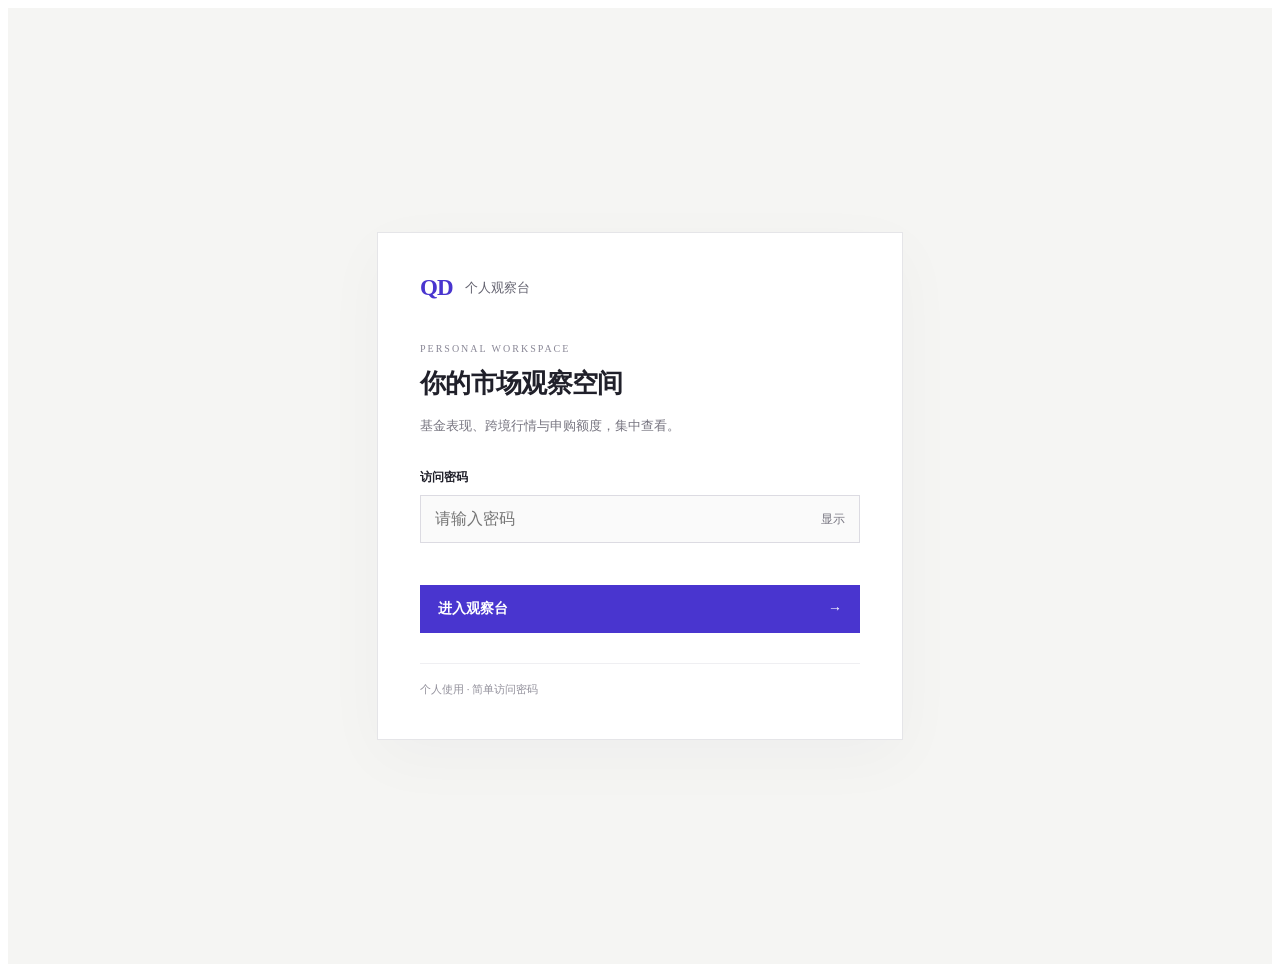
==== index.html @ 2e0713f2 "Add personal workspace password entry and lock control" ====
<!doctype html>
<html lang="zh-CN">
<head>
  <meta charset="utf-8">
  <meta name="viewport" content="width=device-width, initial-scale=1">
  <meta name="theme-color" content="#fbfbfa">
  <meta name="description" content="QD 基金观察台：查看跨境基金估值、申购额度、ETF 行情和自选基金。">
  <title>个人 QD 观察台</title>
  <link rel="stylesheet" href="./styles.css">
  <link rel="stylesheet" href="./redesign.css">
  <link rel="stylesheet" href="./access.css">
</head>
<body>
  <section class="access-screen" id="accessScreen" aria-labelledby="accessTitle">
    <div class="access-card">
      <div class="access-brand">QD <span>个人观察台</span></div>
      <p class="access-kicker">PERSONAL WORKSPACE</p>
      <h1 id="accessTitle">你的市场观察空间</h1>
      <p class="access-intro">基金表现、跨境行情与申购额度，集中查看。</p>
      <form id="accessForm">
        <label for="accessPassword">访问密码</label>
        <div class="access-input"><input id="accessPassword" type="password" inputmode="numeric" autocomplete="current-password" required placeholder="请输入密码" aria-describedby="accessMessage"><button type="button" id="togglePassword" aria-label="显示密码">显示</button></div>
        <p id="accessMessage" class="access-message" role="status" aria-live="polite"></p>
        <button class="access-submit" type="submit">进入观察台 <span>→</span></button>
      </form>
      <p class="access-note">个人使用 · 简单访问密码</p>
    </div>
  </section>
  <template id="dashboardTemplate">
  <div class="app-shell">
    <nav class="side-nav" aria-label="主导航">
      <div class="brand"><span class="brand-mark">QD</span><span class="brand-name">QD 观察台<small>跨境基金工作台</small></span></div>
      <div class="nav-caption">工作空间</div>
      <button class="ni on" data-v="home" title="基金总览" onclick="setView('home')"><span class="nav-symbol">▦</span><span>基金总览</span></button>
      <button class="ni" data-v="etf" title="跨境 ETF" onclick="setView('etf')"><span class="nav-symbol">▤</span><span>跨境ETF</span></button>
      <button class="ni" data-v="mkt" title="全球行情" onclick="setView('mkt')"><span class="nav-symbol">◎</span><span>全球行情</span></button>
      <button class="ni" data-v="mine" title="关于与设置" onclick="setView('mine')"><span class="nav-symbol">⚙</span><span>设置</span></button>
      <button type="button" class="access-lock" onclick="lockWorkspace()">锁定页面 ↗</button><div class="side-note"><span class="side-note-label">数据说明</span><p>估值由公开持仓与市场行情计算，仅供观察，不构成投资建议。</p></div>
    </nav>

    <main class="main-content">
      <header class="topbar">
        <div class="breadcrumb">市场工具 <span>/</span> <strong id="sectionCrumb">基金总览</strong></div>
        <div class="top-status"><span class="live-indicator"></span><span class="status" id="status">数据加载中</span><span class="status-divider"></span><span class="upd" id="upd">正在更新行情</span></div>
      </header>

      <div class="content-wrap">
        <section class="page-intro">
          <div><p class="eyebrow">QD / FUND OVERVIEW</p><h1 id="pageTitle">每一个数字，都有来处。</h1><p class="intro-copy" id="pageDescription">净值、估值与累计表现，放在一张清晰的画布上。</p></div>
          <div class="intro-date" id="dateLabel"></div>
        </section>

        <div id="view-home">
          <section class="overview-summary" aria-label="基金概览">
            <div class="summary-metric"><span>观察基金</span><strong id="metricFunds">--</strong><small>当前列表</small></div>
            <div class="summary-metric"><span>可申购</span><strong id="metricBuyable">--</strong><small>按当前申购状态</small></div>
            <div class="summary-metric"><span id="metricLeaderLabel">年内表现统计中</span><strong class="summary-accent" id="metricLeader">--</strong><small id="metricLeaderName">等待净值数据</small></div>
            <div class="summary-metric"><span>重点基金净值日期</span><strong id="metricNavDate">--</strong><small>以基金公司披露为准</small></div>
          </section>

          <div class="overview-grid">
            <section class="focus-panel" aria-label="重点基金走势">
              <div class="focus-head"><div><span class="focus-eyebrow">01 / 重点观察</span><h2 id="focusName">正在加载基金…</h2><p id="focusMeta">历史净值加载中</p></div><div class="focus-performance"><span>今年以来</span><strong id="focusYtd">--</strong></div></div>
              <div id="focusChart" class="focus-chart"><div class="hm-empty">正在加载基金与沪深300的同期走势…</div></div>
              <div class="focus-ranges" id="focusRanges" role="group" aria-label="重点基金走势图时间范围"></div>
            </section>
            <section class="watch-panel" aria-label="观察清单"><div class="watch-heading"><h2>观察清单</h2><span id="watchCount">/ 0</span></div><div id="watchList"></div></section>
          </div>

          <section class="fund-section">
            <div class="section-heading funds-heading"><div><span class="section-kicker">基金观察</span><h2>基金列表 <span class="heading-count" id="fundCount"></span></h2></div><span class="section-aside">点击基金查看持仓与历史表现</span></div>
            <div class="controls">
              <div class="filter-row" role="group" aria-label="基金筛选">
                <button class="chk on" id="ckAll" onclick="toggleFilter('all')"><i></i>全部</button>
                <button class="chk" id="ckBuy" onclick="toggleFilter('buy')"><i></i>可申购</button>
                <button class="chk" id="ckFav" onclick="toggleFilter('fav')"><i></i>自选</button>
                <button class="chk" id="ckIdx" onclick="toggleFilter('idx')"><i></i>指数基金</button>
                <button class="chk" id="ckAct" onclick="toggleFilter('act')"><i></i>主动基金</button>
              </div>
              <div class="control-bottom"><div class="search-box"><label class="sr-only" for="kw">搜索基金名称或代码</label><span class="search-glyph">⌕</span><input class="search-input" id="kw" type="search" placeholder="搜索列表或添加基金" autocomplete="off"><div class="results" id="results" style="display:none"></div></div><button class="sort-btn" id="sortBtn" onclick="cycleSort()">排序 · 默认</button></div>
            </div>
            <div class="list-head"><span>基金 / 申购状态</span><span>实时估值 / 年内表现</span></div>
            <div id="list" class="fund-list"><div class="loading-row"></div><div class="loading-row"></div><div class="loading-row"></div></div>
            <div class="empty" id="empty" style="display:none">当前筛选下没有基金。试试切换筛选条件，或使用上方搜索添加基金。</div>
          </section>
          <section class="market-overview" aria-label="主要市场指数">
            <div class="section-heading"><div><span class="section-kicker">市场脉搏</span><h2>主要指数</h2></div><span class="section-aside">行情随市场时段更新</span></div>
            <div class="idx-strip" id="idxStrip"><div class="index-skeleton"></div><div class="index-skeleton"></div><div class="index-skeleton"></div></div>
          </section>
          <details class="method-note"><summary>估值与数据口径</summary><div class="tips">收盘估值结合昨夜美股收盘与今日 A 股、港股行情；实时估值合并美股盘前、盘中及盘后最新行情。基金持仓按公开报告披露，可能滞后于实际调仓。限购信息来自天天基金公开资料及申购公告，购买前请以基金公司公告为准。估值仅供参考，不构成投资建议。</div></details>
        </div>

        <div id="view-etf" style="display:none"><div class="section-heading"><div><span class="section-kicker">场内交易</span><h2>跨境 ETF</h2></div><span class="section-aside">按场内涨跌幅排序 · 点击行内走势对比</span></div><div class="data-panel" id="etf"></div><p class="table-note">走势图比较 ETF 场内收盘价与沪深 300 的同期收益率。溢价率 =（场内市价 − 基金净值）/ 净值；净值以最近披露日为准。</p></div>
        <div id="view-mkt" style="display:none"><div class="section-heading"><div><span class="section-kicker">全球视野</span><h2>市场行情</h2></div><button type="button" class="section-jump" onclick="document.getElementById('quotaSection').scrollIntoView({behavior:'smooth',block:'start'})">查看 QDII 限额 ↓</button></div><div class="data-panel market-panel" id="mkt"></div><section class="quota-section" id="quotaSection" aria-label="QDII 申购限额"><div class="section-heading"><div><span class="section-kicker">申购额度</span><h2>QDII 限购速览 <span class="heading-count" id="quotaCount"></span></h2></div><span class="section-aside">单日申购上限 · 按金额从低到高</span></div><p class="quota-note">显示最近核对的申购上限，不代表实时剩余额度；待核验的公告金额不计入。</p><div id="quotaList" class="quota-list"></div><button type="button" id="quotaMore" class="quota-more" onclick="toggleQuotaMore()" style="display:none"></button></section></div>
        <div id="view-mine" style="display:none"><div class="section-heading"><div><span class="section-kicker">使用说明</span><h2>关于观察台</h2></div></div><div class="data-panel mine-card" id="mineCard"></div></div>

        <footer class="footer">公开市场数据可能延迟。所有估值仅供参考，不构成投资建议。</footer>
      </div>
    </main>
  </div>
  </template>
  <script src="./access.js"></script>
</body>
</html>
---- access.css ----
.access-screen{min-height:100svh;display:grid;place-items:center;padding:28px;background:#f5f5f3;color:#20202a}
.access-card{width:min(100%,440px);padding:42px;background:#fff;border:1px solid #e5e5e8;box-shadow:0 18px 60px #26223d08}
.access-brand{display:flex;align-items:center;gap:12px;font-size:23px;font-weight:800;color:#4935cf;letter-spacing:-1px}
.access-brand span{font-size:13px;letter-spacing:0;color:#62616e;font-weight:500}
.access-kicker{margin:42px 0 12px;font-size:10px;letter-spacing:2px;color:#898796}
.access-card h1{font-size:26px;line-height:1.4;margin:0 0 12px;letter-spacing:-.7px}
.access-intro{font-size:13px;line-height:1.9;color:#777580;margin:0 0 30px}
.access-card label{display:block;font-size:12px;font-weight:600;margin-bottom:9px}
.access-input{display:flex;border:1px solid #dcdbe2;background:#fafafa}
.access-input:focus-within{outline:2px solid #4935cf;outline-offset:2px}
.access-input input{width:100%;min-width:0;border:0;background:transparent;padding:14px;font:inherit;outline:none}
.access-input button{border:0;background:transparent;color:#777580;padding:0 14px;font-size:12px;cursor:pointer;flex-shrink:0}
.access-message{min-height:20px;margin:8px 0 14px;color:#b02d40;font-size:12px}
.access-submit{width:100%;display:flex;justify-content:space-between;padding:15px 18px;border:0;background:#4935cf;color:#fff;font-size:14px;font-weight:600;cursor:pointer}
.access-submit:hover{background:#3927b5}.access-submit:disabled{opacity:.6;cursor:wait}
.access-note{border-top:1px solid #efeff2;margin:30px 0 0;padding-top:18px;font-size:11px;color:#92909b}
.access-lock{margin-top:16px;border:1px solid #e0dfe8;background:transparent;padding:9px;color:#777580;font:inherit;font-size:11px;cursor:pointer}
@media(max-width:600px){.access-screen{padding:20px}.access-card{padding:30px 24px}.access-card h1{font-size:24px}.access-lock{position:fixed;right:12px;top:10px;z-index:30;background:#fff;margin:0;padding:6px 9px}}
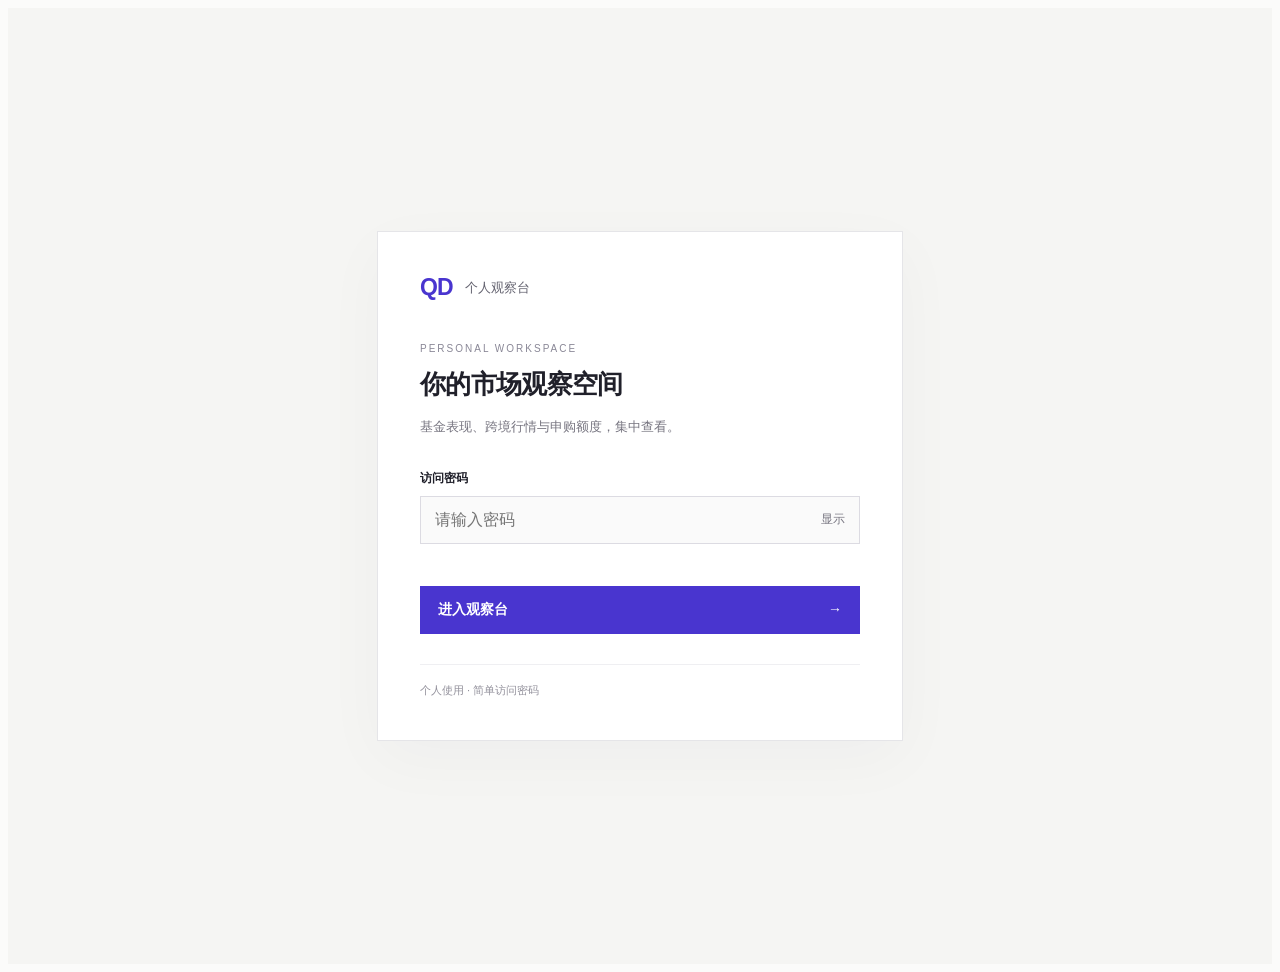
==== commit bb423ae2: "Add personal fund holdings with live estimates and HS300 comparisons" ====
--- a/index.html
+++ b/index.html
@@ -91,7 +91,7 @@
         </div>
 
         <div id="view-etf" style="display:none"><div class="section-heading"><div><span class="section-kicker">场内交易</span><h2>跨境 ETF</h2></div><span class="section-aside">按场内涨跌幅排序 · 点击行内走势对比</span></div><div class="data-panel" id="etf"></div><p class="table-note">走势图比较 ETF 场内收盘价与沪深 300 的同期收益率。溢价率 =（场内市价 − 基金净值）/ 净值；净值以最近披露日为准。</p></div>
-        <div id="view-mkt" style="display:none"><div class="section-heading"><div><span class="section-kicker">全球视野</span><h2>市场行情</h2></div><button type="button" class="section-jump" onclick="document.getElementById('quotaSection').scrollIntoView({behavior:'smooth',block:'start'})">查看 QDII 限额 ↓</button></div><div class="data-panel market-panel" id="mkt"></div><section class="quota-section" id="quotaSection" aria-label="QDII 申购限额"><div class="section-heading"><div><span class="section-kicker">申购额度</span><h2>QDII 限购速览 <span class="heading-count" id="quotaCount"></span></h2></div><span class="section-aside">单日申购上限 · 按金额从低到高</span></div><p class="quota-note">显示最近核对的申购上限，不代表实时剩余额度；待核验的公告金额不计入。</p><div id="quotaList" class="quota-list"></div><button type="button" id="quotaMore" class="quota-more" onclick="toggleQuotaMore()" style="display:none"></button></section></div>
+        <div id="view-mkt" style="display:none"><section class="personal-section" id="personalSection" aria-label="我的个人持仓"><div class="section-heading"><div><span class="section-kicker">个人观察</span><h2>我的个人持仓 <span class="heading-count" id="personalCount"></span></h2></div><button type="button" class="section-jump" onclick="resetPersonalHoldings()">恢复截图清单</button></div><p class="quota-note">按你的截图建立基金清单，保留 A / C 份额。右侧显示实时估算与基金今年至今收益；展开查看公开持仓、历史净值与沪深 300 同期对比。未提供金额和份额，不计算个人盈亏。</p><div class="personal-controls"><label class="sr-only" for="personalSearch">搜索个人持仓</label><input id="personalSearch" type="search" class="search-input" placeholder="搜索持仓名称或代码" oninput="renderPersonalHoldings()"><label class="sr-only" for="personalSort">持仓排序</label><select id="personalSort" onchange="sortPersonalHoldings(this.value)"><option value="default">截图顺序</option><option value="live">实时估算 ↓</option><option value="ytd">今年至今 ↓</option></select></div><div class="list-head"><span>我的持仓基金</span><span>实时估算 / 今年至今</span></div><div id="personalList" class="fund-list"></div><p class="table-note">实时值是根据公开持仓或跟踪指数计算的估算，不等于实际净值；债券行情或披露持仓不足时显示缺失。持仓报告期与净值日期在基金卡片中标注。</p></section><div class="section-heading"><div><span class="section-kicker">全球视野</span><h2>市场行情</h2></div><button type="button" class="section-jump" onclick="document.getElementById('quotaSection').scrollIntoView({behavior:'smooth',block:'start'})">查看 QDII 限额 ↓</button></div><div class="data-panel market-panel" id="mkt"></div><section class="quota-section" id="quotaSection" aria-label="QDII 申购限额"><div class="section-heading"><div><span class="section-kicker">申购额度</span><h2>QDII 限购速览 <span class="heading-count" id="quotaCount"></span></h2></div><span class="section-aside">单日申购上限 · 按金额从低到高</span></div><p class="quota-note">显示最近核对的申购上限，不代表实时剩余额度；待核验的公告金额不计入。</p><div id="quotaList" class="quota-list"></div><button type="button" id="quotaMore" class="quota-more" onclick="toggleQuotaMore()" style="display:none"></button></section></div>
         <div id="view-mine" style="display:none"><div class="section-heading"><div><span class="section-kicker">使用说明</span><h2>关于观察台</h2></div></div><div class="data-panel mine-card" id="mineCard"></div></div>
 
         <footer class="footer">公开市场数据可能延迟。所有估值仅供参考，不构成投资建议。</footer>
--- a/redesign.css
+++ b/redesign.css
@@ -0,0 +1,85 @@
+/* Direction 5: quiet, high-contrast data canvas. */
+:root{--bg:#fbfbfa;--surface:#fff;--ink:#19191e;--muted:#777981;--soft:#a0a1aa;--line:#e3e3e6;--accent:#4935cf;--accent-soft:#efedff;--rise:#c54858;--fall:#16876e;--amber:#a87326;--radius:0}
+body{background:var(--bg);font-family:"Microsoft YaHei UI","PingFang SC",Arial,sans-serif}
+button:focus-visible,input:focus-visible,summary:focus-visible{outline-color:#6656dd}
+.app-shell{grid-template-columns:88px minmax(0,1fr)}
+.side-nav{background:#fff;color:var(--ink);border-right:1px solid var(--line);padding:26px 20px;align-items:center;gap:19px}
+.brand{padding:0 0 17px}.brand-mark{width:42px;height:42px;border-radius:0;background:#27213d;color:white;font:800 15px Arial;letter-spacing:0}.brand-mark span{color:white}
+.brand-name,.nav-caption,.side-note,.ni span:last-child{display:none}
+.ni{height:43px;width:43px;padding:0;margin:0;justify-content:center;border-radius:0;color:#9694a5}
+.ni:hover{background:#f3f2ff;color:var(--accent)}.ni.on{background:var(--accent-soft);color:var(--accent)}
+.nav-symbol{font-size:21px;line-height:1;width:auto}.main-content{min-width:0}
+.topbar{height:76px;padding:0 52px;background:transparent;border:0}.breadcrumb{font-size:11px;letter-spacing:.08em}.breadcrumb strong{font-weight:500}.top-status{font-size:11px}.live-indicator{background:var(--accent);box-shadow:0 0 0 3px #efedff}
+.content-wrap{max-width:none;padding:0 52px 35px}.page-intro{padding:9px 0 31px;align-items:flex-end}.eyebrow{display:none}.page-intro h1{font-size:35px;letter-spacing:-.06em;font-weight:760}.intro-copy{margin-top:7px;font-size:12px;color:#8e8e96}.intro-date{font-size:11px}
+.overview-summary{display:grid;grid-template-columns:repeat(4,minmax(0,1fr));border-top:1px solid #25252a;border-bottom:1px solid var(--line)}
+.summary-metric{min-width:0;padding:22px 20px 21px 0;margin-right:24px;border-right:1px solid var(--line)}.summary-metric:last-child{border:0;margin:0}.summary-metric span{display:block;font-size:11px;color:var(--soft)}.summary-metric strong{display:block;margin:12px 0 5px;font:400 32px Arial,sans-serif;letter-spacing:-.05em;white-space:nowrap}.summary-metric strong.summary-accent{color:var(--accent)}.summary-metric small{display:block;color:var(--soft);font-size:10px;white-space:nowrap;overflow:hidden;text-overflow:ellipsis}
+.overview-grid{display:grid;grid-template-columns:minmax(0,1.75fr) minmax(265px,.8fr);gap:40px;margin:36px 0 37px}
+.focus-panel{min-width:0}.focus-head{display:flex;justify-content:space-between;gap:20px;align-items:start}.focus-eyebrow{font-size:11px;color:var(--accent)}.focus-head h2{font-size:19px;line-height:1.4;letter-spacing:-.025em;margin:15px 0 4px}.focus-head p{font-size:11px;color:var(--soft);margin:0}.focus-performance{text-align:right;white-space:nowrap}.focus-performance span{display:block;font-size:11px;color:var(--accent);margin-bottom:7px}.focus-performance strong{font:700 30px Arial,sans-serif;color:var(--accent)}
+.focus-chart{min-height:245px;margin-top:15px}.focus-chart .comparison-chart{width:100%}.focus-chart .hm-chart{max-height:210px}.focus-chart .hm-empty{padding:70px 10px;color:var(--soft)}
+.focus-ranges{display:flex;gap:13px;flex-wrap:wrap;border-top:1px solid var(--line);padding-top:13px}.focus-range{border:0;background:transparent;padding:4px 0;color:#9797a1;font-size:11px}.focus-range:hover,.focus-range.on{color:var(--accent)}.focus-range.on{font-weight:700}
+.watch-panel{border-left:1px solid var(--line);padding-left:32px}.watch-heading{display:flex;align-items:baseline;gap:7px;margin-bottom:18px}.watch-heading h2{font-size:16px;margin:0}.watch-heading span{font-size:12px;color:var(--soft)}.watch-row{width:100%;display:flex;justify-content:space-between;align-items:center;gap:16px;text-align:left;padding:17px 0;border:0;border-top:1px solid var(--line);background:transparent;color:var(--ink)}.watch-row:hover,.watch-row.selected{background:#f8f7ff}.watch-row span{min-width:0}.watch-row strong{display:block;font-size:12px;line-height:1.45;overflow:hidden;text-overflow:ellipsis;white-space:nowrap}.watch-row small{display:block;margin-top:6px;color:var(--soft);font-size:10px}.watch-row b{font:700 14px Arial,sans-serif;white-space:nowrap}.watch-row b.up{color:var(--accent)}
+.fund-section{background:transparent;border:0;border-top:1px solid #25252a;box-shadow:none;border-radius:0}.funds-heading{padding:19px 0 0;margin-bottom:14px}.section-kicker{display:none}.section-heading h2{margin:0;font-size:16px;letter-spacing:-.02em}.heading-count{font-size:11px}.section-aside{font-size:11px}.controls{padding:0 0 15px;border-bottom:1px solid var(--line);display:flex;flex-direction:row-reverse;justify-content:space-between;align-items:center;gap:16px}.filter-row{margin:0;gap:5px}.chk{border:0;border-radius:0;background:transparent;color:#8d8e98;padding:6px 8px;font-size:11px}.chk:hover,.chk.on{background:transparent;color:var(--accent);border:0}.control-bottom{flex:0 1 390px}.search-input{border-radius:0;background:#fff;border-color:var(--line);height:36px;font-size:11px}.search-input:focus{border-color:var(--accent);box-shadow:0 0 0 2px var(--accent-soft)}.search-glyph{top:4px;color:var(--accent)}.sort-btn{border-radius:0;border-color:var(--line);min-width:95px;font-size:11px}.list-head{grid-template-columns:1fr 230px;padding:11px 0;background:transparent;border-bottom:1px solid var(--line);font-size:10px}.card{padding:15px 0;background:transparent}.card:last-child{border-radius:0}.card:hover{background:#f8f7ff}.f-left{gap:10px}.poke{border:0;border-radius:0;background:transparent;color:#a6a3b8;flex-basis:27px;height:27px}.poke.on{background:transparent;border:0;color:var(--accent)}.poke:hover{border:0}.f-name{font-size:12px}.f-sub{font-size:10px;color:var(--soft);margin-top:4px}.f-type,.f-limit{border-radius:0}.f-right{min-width:202px}.est-big{font-size:16px}.est-small{font-size:12px}.est-tag,.f-estnav{font-size:10px}.f-x{top:20px}.meta-line{margin-top:14px;padding:13px 0}.hm-sec{border-top:1px solid var(--line)}.hm-title{align-items:center;flex-wrap:wrap}.hm-tab{border-radius:0;background:transparent}.hm-tab.on{background:transparent;color:var(--accent);font-weight:700}.hm-perf .hp{border-radius:0;background:#fafafa}.hm-perf .hp.on{border-color:var(--accent);background:var(--accent-soft)}
+.limit-source{color:var(--accent);font-size:10px;text-decoration:underline;text-underline-offset:2px}.limit-source.pending{color:var(--amber)}
+.app-shell{grid-template-columns:144px minmax(0,1fr)}
+.side-nav{padding:26px 13px;align-items:stretch;gap:12px}
+.brand{justify-content:center;padding:0 0 19px}
+.ni{width:100%;height:40px;justify-content:flex-start;gap:10px;padding:0 11px;text-align:left}
+.ni span:last-child{display:inline;font-size:11px;white-space:nowrap}
+.nav-symbol{width:20px;flex:none;text-align:center;font-size:19px}
+.etf-item{border-bottom:1px solid var(--line)}.etf-item:last-child{border-bottom:0}.etf-item .etf-row{border-bottom:0}
+.etf-chart-toggle{border:0;background:none;color:var(--accent);font-size:10px;padding:2px 0 2px 7px;cursor:pointer}.etf-chart-toggle:hover{text-decoration:underline}.etf-chart-toggle:focus-visible,.etf-range:focus-visible,.quota-more:focus-visible{outline:2px solid var(--accent);outline-offset:2px}
+.etf-chart-panel{padding:13px 20px 17px;border-top:1px solid var(--line);background:#fafafd}.etf-chart-panel .comparison-chart{max-width:760px}.etf-chart-panel .hm-chart{max-height:240px}
+.etf-chart-head{max-width:760px;display:flex;align-items:center;justify-content:space-between;gap:12px;margin:0 0 13px;font-size:11px}.etf-ranges{display:flex;gap:13px}.etf-range{padding:3px 0;border:0;background:none;color:var(--soft);font-size:10px;cursor:pointer}.etf-range.on{color:var(--accent);font-weight:700}
+.quota-section{border-top:1px solid #25252a;margin-top:34px;padding-top:18px}.quota-section .section-heading{margin-bottom:7px}.quota-note{font-size:11px;color:var(--soft);margin:0 0 16px;line-height:1.6}.quota-list{border-top:1px solid var(--line)}.quota-row{display:grid;grid-template-columns:minmax(0,1.5fr) minmax(130px,.8fr) minmax(130px,.65fr);gap:14px;align-items:center;padding:12px 2px;border-bottom:1px solid var(--line);font-size:11px}.quota-fund{min-width:0}.quota-fund strong{display:block;overflow:hidden;text-overflow:ellipsis;white-space:nowrap;font-weight:650}.quota-fund small{display:block;margin-top:4px;color:var(--soft);font-size:10px}.quota-amount{font-size:12px;color:var(--ink)}.quota-source{font-size:10px;color:var(--soft);text-align:right}.quota-source a{color:var(--accent);text-decoration:underline;text-underline-offset:2px}.quota-empty{padding:25px 2px;color:var(--soft);font-size:11px}.quota-more{width:100%;border:0;border-bottom:1px solid var(--line);background:transparent;color:var(--accent);padding:13px;text-align:center;font-size:11px;cursor:pointer}
+.quota-row.pending .quota-amount{color:var(--amber);font-weight:500}.quota-section{scroll-margin-top:18px}.section-jump{border:0;background:transparent;color:var(--accent);font-size:11px;padding:6px 0;cursor:pointer}.section-jump:hover{text-decoration:underline}.section-jump:focus-visible{outline:2px solid var(--accent);outline-offset:2px}
+@media(max-width:1000px) and (min-width:701px){.app-shell{grid-template-columns:120px minmax(0,1fr)}.side-nav{padding:24px 9px}.ni{padding:0 8px;gap:6px}.ni span:last-child{display:inline;font-size:10px}}
+@media(max-width:700px){.app-shell{display:block}.side-nav{padding:5px 8px;align-items:center;gap:0}.ni{width:auto;height:48px;min-width:62px;justify-content:center;flex-direction:column;gap:2px;padding:5px 7px}.ni span:last-child{font-size:10px}.nav-symbol{width:auto;font-size:19px}.etf-chart-panel{padding:12px 10px}.etf-chart-head{display:block}.etf-ranges{margin-top:10px;gap:18px}.quota-section{margin-top:27px}.quota-row{grid-template-columns:minmax(0,1fr) auto;gap:4px 10px}.quota-fund strong{white-space:normal;line-height:1.4}.quota-amount{text-align:right;white-space:nowrap}.quota-source{grid-column:1/-1;text-align:left;margin-top:2px}}
+.comparison-chart{padding:0}.cmp-legend{display:flex;gap:21px;align-items:center;flex-wrap:wrap;font-size:11px;color:var(--muted);margin:0 0 4px}.cmp-legend span{display:inline-flex;align-items:center;gap:5px}.cmp-legend i{display:inline-block;width:16px;height:3px}.cmp-legend .cmp-fund{background:var(--accent)}.cmp-legend .cmp-index{background:#9a9ca4}.cmp-legend b{font:700 11px Arial,sans-serif;color:var(--ink)}.cmp-grid{stroke:#e9e9ec;stroke-width:1}.cmp-zero{stroke:#bfc0c8;stroke-width:1;stroke-dasharray:3 4}.cmp-axis{fill:#a0a0a8;font:10px Arial,sans-serif}.cmp-fund-line,.cmp-index-line{fill:none;stroke-linecap:round;stroke-linejoin:round;stroke-width:2.2}.cmp-fund-line{stroke:var(--accent)}.cmp-index-line{stroke:#9a9ca4}.cmp-fund-end{fill:var(--accent)}.cmp-index-end{fill:#9a9ca4}.cmp-note{font-size:10px;color:var(--soft);margin:3px 0 12px}.retry-btn{border:0;background:transparent;color:var(--accent);font-size:11px;text-decoration:underline;margin-left:5px}
+.market-overview{border-top:1px solid #25252a;padding-top:19px;margin:38px 0 30px}.idx-strip{gap:0;border-bottom:1px solid var(--line)}.idx{background:transparent;border:0;border-right:1px solid var(--line);border-radius:0;min-height:85px;padding:14px 20px 17px 0;box-shadow:none}.idx:last-child{border-right:0}.idx:hover{box-shadow:none;transform:none}.idx-pct{font-size:20px}.data-panel{border-radius:0;box-shadow:none}.etf-hd,.mkt-row{background:transparent}.mine-card{background:transparent}.btn{border-radius:0}.footer{font-size:10px}
+@media(max-width:1050px){.overview-grid{grid-template-columns:minmax(0,1.3fr) minmax(250px,.8fr);gap:25px}.watch-panel{padding-left:24px}.content-wrap{padding-left:28px;padding-right:28px}.topbar{padding-left:28px;padding-right:28px}.controls{display:block}.filter-row{margin-bottom:12px}.control-bottom{max-width:480px}}
+@media(max-width:700px){.app-shell{display:block}.side-nav{background:#fff;border-top:1px solid var(--line);border-right:0;padding:5px 8px;gap:0}.brand,.nav-caption,.side-note{display:none}.ni{height:48px;width:auto;min-width:62px;border-radius:0;gap:2px}.ni span:last-child{display:inline;font-size:10px}.nav-symbol{font-size:19px}.topbar{height:50px;padding:0 17px}.top-status .upd,.status-divider{display:none}.content-wrap{padding:0 17px 80px}.page-intro{padding:20px 0 25px}.page-intro h1{font-size:26px}.overview-summary{grid-template-columns:repeat(2,minmax(0,1fr))}.summary-metric{padding:16px 8px 16px 0;margin-right:8px}.summary-metric:nth-child(2){border:0;margin:0}.summary-metric:nth-child(n+3){border-top:1px solid var(--line)}.summary-metric strong{font-size:27px}.overview-grid{display:block;margin:28px 0}.focus-head h2{font-size:15px}.focus-performance strong{font-size:22px}.focus-chart{min-height:210px}.watch-panel{border-left:0;border-top:1px solid var(--line);padding:20px 0 0;margin-top:20px}.watch-row{padding:12px 0}.controls{display:block}.filter-row{flex-wrap:nowrap;margin:0 -17px 11px;padding:0 17px 3px}.control-bottom{max-width:none}.funds-heading{padding-top:15px}.card{padding:14px 0}.f-head{align-items:flex-start}.f-left{gap:5px}.f-right{min-width:86px;padding-right:0}.est-big{font-size:15px}.f-estnav{display:none}.f-x{display:none}.market-overview{margin-top:28px}.idx{padding:12px 6px 12px 0;min-height:70px}.idx-pct{font-size:16px}.cmp-legend{gap:10px;font-size:10px}.cmp-legend b{font-size:10px}}
+
+/* Expanded fund: keep the comparison and holdings visible together on desktop. */
+.detail-grid{display:block;margin-top:18px}
+.detail-analysis{min-width:0}.detail-analysis .hm-sec{margin-top:0}
+.detail-analysis .comparison-chart{max-width:960px}
+.holdings-panel{min-width:0;margin-top:22px;border-top:1px solid var(--line);padding-top:17px}
+.holdings-heading{display:flex;align-items:baseline;justify-content:space-between;gap:12px;margin-bottom:12px}
+.holdings-heading strong{font-size:12px}.holdings-heading span{color:var(--soft);font-size:10px;text-align:right}
+.holdings-scroll{max-height:510px;overflow:auto;scrollbar-width:thin}
+.holdings-scroll .hold{margin:0;table-layout:fixed}
+.holdings-scroll .hold th:first-child{width:40%}
+.holdings-scroll .hold th{position:sticky;top:0;background:var(--bg);z-index:1}
+.holdings-scroll .hold td{overflow-wrap:anywhere}
+.holdings-empty{padding:30px 8px;color:var(--soft);font-size:11px;text-align:center}
+@media(min-width:1200px){
+  .detail-grid{display:grid;grid-template-columns:minmax(0,1.45fr) minmax(340px,.9fr);gap:30px;align-items:start}
+  .holdings-panel{margin-top:0;border-top:0;border-left:1px solid var(--line);padding:17px 0 0 26px}
+}
+@media(max-width:700px){.holdings-scroll{max-height:none;overflow:visible}.holdings-panel{margin-top:24px}}
+.holdings-toggle{display:none}
+@media(max-width:700px){
+  .detail-grid{display:flex;flex-direction:column;gap:0;margin-top:12px}
+  .detail-analysis,.detail-analysis .hm-sec{display:contents}
+  .hm-chart-block{order:1;width:100%;min-width:0;border-top:1px solid var(--line);padding-top:14px}
+  .hm-chart-block>.hm-title{display:block;margin-bottom:6px}
+  .hm-chart-block .hm-tabs{display:flex;flex-wrap:nowrap;overflow-x:auto;gap:18px;margin-top:11px;padding-bottom:6px;scrollbar-width:thin;scrollbar-color:#cbc8df transparent}
+  .hm-chart-block .hm-tabs::-webkit-scrollbar{height:3px}
+  .hm-chart-block .hm-tab{flex:none;white-space:nowrap;padding:4px 0}
+  .hm-chart-block .hm-nav-tip{margin:0 0 6px}
+  .hm-chart-block .cmp-note{margin-bottom:0}
+  .holdings-panel{order:2;width:100%;margin:14px 0 0;padding-top:14px}
+  .holdings-panel:not(.show-all) .holdings-scroll tr:nth-child(n+7){display:none}
+  .holdings-toggle{display:block;width:100%;border:0;border-top:1px solid var(--line);background:transparent;color:var(--accent);padding:11px 0;font-size:11px;text-align:center}
+  .hm-secondary{order:3;width:100%;margin-top:15px;border-top:1px solid var(--line);padding-top:14px}
+  .hm-secondary>.hm-title{margin-top:0!important}
+  .hm-perf{grid-template-columns:repeat(4,minmax(0,1fr));gap:4px}
+  .hm-perf .hp{padding:8px 2px}
+  .hp-l{font-size:9px}.hp-v{font-size:10px;margin-top:3px}
+}
+.personal-section{margin-bottom:36px;padding-bottom:28px;border-bottom:1px solid #dedde5}
+.personal-controls{display:flex;gap:12px;align-items:center;margin:18px 0 8px}
+.personal-controls input{flex:1;min-width:0;border:1px solid #dedde5;background:#fff;padding:10px 12px}
+.personal-controls select{border:1px solid #dedde5;background:#fff;padding:10px 12px;color:#555;font:inherit;font-size:12px}
+.personal-section .f-name{white-space:normal}
+@media(max-width:600px){.personal-controls{gap:8px}.personal-controls select{max-width:120px;padding:10px 8px}.personal-section{margin-bottom:24px;padding-bottom:20px}.personal-section .section-heading{gap:10px}.personal-section .section-jump{white-space:nowrap;font-size:10px}}
